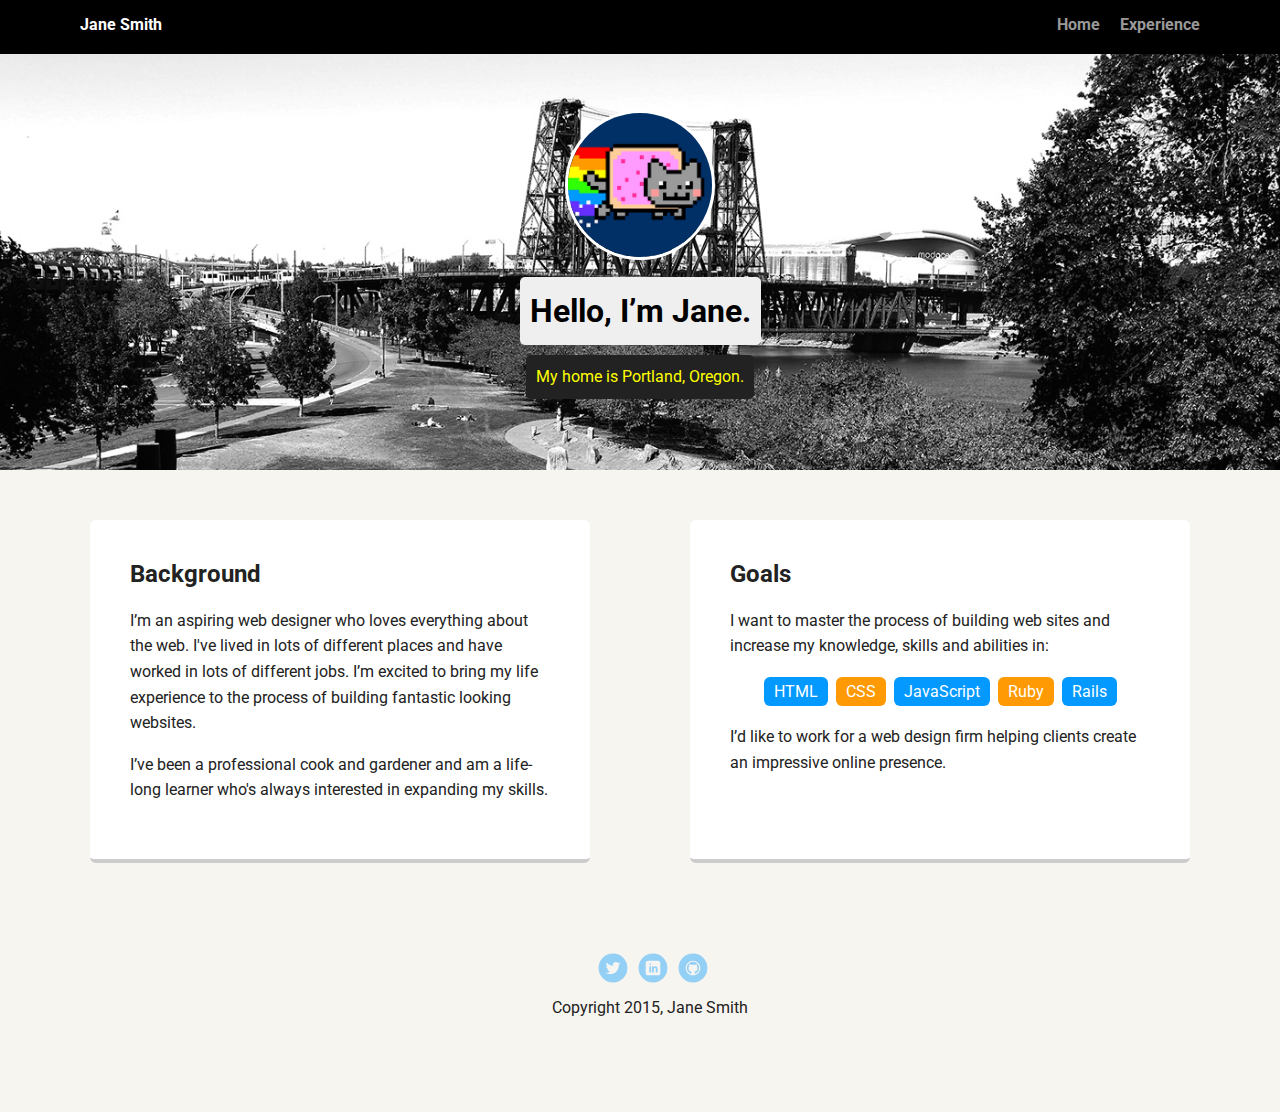
==== index.html @ 203e0d88 "Uploaded files" ====
<!doctype html>
<html lang="en">
<head>
  <meta charset="utf-8">
  <title>Jane Smith's Profile</title>
  <meta name="viewport" content="width=device-width, initial-scale=1.0">
  <link rel="stylesheet" href="styles.css">
  <link href="https://fonts.googleapis.com/css?family=Muli%7CRoboto:400,300,500,700,900" rel="stylesheet"></head>
  <body>

    <div class="main-nav">
        <ul class="nav">
          <li class="name">Jane Smith</li>
          <li><a href="#">Home</a></li>
          <li><a href="#">Experience</a></li>
        </ul>
    </div>

    <header>
      <img src="images/me.png" alt="Drawing of Jane Smith" class="profile-image">
      <h1 class="tag name">Hello, I’m Jane.</h1>
      <p class="tag location">My home is Portland, Oregon.</p>
    </header>

    <main class="flex">
      <div class="card">
        <h2>Background</h2>
        <p>I’m an aspiring web designer who loves everything about the web. I've lived in lots of different places and have worked in lots of different jobs. I’m excited to bring my life experience to the process of building fantastic looking websites.</p>
        <p>I’ve been a professional cook and gardener and am a life-long learner who's always interested in expanding my skills.</p>
      </div> 

      <div class="card">
        <h2>Goals</h2>
        <p>I want to master the process of building web sites and increase my knowledge, skills and abilities in:</p>
        <ul class="skills">
          <li>HTML</li>
          <li>CSS</li>
          <li>JavaScript</li>
          <li>Ruby</li>
          <li>Rails</li>
        </ul>
        <p>I’d like to work for a web design firm helping clients create an impressive online presence.</p>
      </div> 

    </main>
    <footer>
      <ul>
        <li><a href="#" class="social twitter">Twitter</a></li>
        <li><a href="#" class="social linkedin">LinkedIn</a></li>
        <li><a href="#" class="social github">Github</a></li>
      </ul>
      <p class="copyright">Copyright 2015, Jane Smith</p>
    </footer>
  </body>
  </html>
---- styles.css ----
/* Global Layout Set-up */
* { 
  box-sizing: border-box;
}
  
body {
  margin: 0;
  padding: 0;
  text-align: center;
  font-family: 'Roboto', sans-serif;
  color: #222;
  background: #f7f5f0;
}
/* Link Styles */

a {
  text-decoration: none;
  color: #999;
}
a:hover {
  color: #6633ff;
}

/* Section Styles */

.main-nav {
  width: 100%;
  background: black;
  min-height: 30px;
  padding: 10px;
  position: fixed;
  text-align: center;
}
.nav {
  display: flex;
  justify-content: space-around;
  font-weight: 700;
  list-style-type: none;
  margin: 0 auto;
  padding: 0;
}

.nav .name {
    display: block;
    margin-right: auto;
    color: white;
}
.nav li {
  padding: 5px 10px 10px 10px;
}
.nav a {
  transition: all .5s;
}
.nav a:hover {
  color: white
}

header {
  text-align: center;
  background: url('images/portland.jpg') no-repeat top center ;
  background-size: cover;
  overflow: hidden;
  padding-top: 60px;
}
header {
  line-height: 1.5;
}
header .profile-image {
  margin-top: 50px;
  width: 150px;
  height: 150px;
  border-radius: 50%;
  border: 3px solid white;
  transition: all .5s;
}
header .profile-image:hover {
  transform: scale(1.2) rotate(5deg);
}
.tag {
  background-color: #efefef;
  color: black;
  padding: 10px;
  border-radius: 5px;
  display: table;
  margin: 10px auto;
} 
.location {
  background-color: #222;
  color: yellow;
}
.card {
  margin: 30px;
  padding: 20px 40px 40px;
  max-width: 500px;
  text-align: left;
  background: #fff;
  border-bottom: 4px solid #ccc;
  border-radius: 6px;
  transition: all .5s;
}
.card:hover {
  border-color: #ff99ff;
}

ul.skills {
  padding: 0;
  text-align: center;
}

.skills li {
  border-radius: 6px;
  display: inline-block;
  background: #ff9904;
  color: white;
  padding: 5px 10px;
  margin: 2px;
}

.skills li:nth-child(odd) {
  background: #0399ff;
}

footer {
  width: 100%;
  min-height: 30px;
  padding: 20px 0 40px 20px;
}

footer .copyright {
  top: -8px;
  font-size: .75em;
}

footer ul {
  list-style-type: none;
  margin: 0;
  padding: 0;
}

footer ul li {
  display: inline-block;
}

a.social {
  display: inline-block;
  text-indent: -9999px;
  margin-left: 5px;
  width: 30px;
  height: 30px;
  background-size: 30px 30px;
  opacity: .4;
  transition: all .5s;
}
a.twitter {
  background-image: url(images/twitter.svg);
}
a.linkedin {
  background-image: url(images/linkedin.svg);
}
a.github {
  background-image: url(images/github.svg);
}
a.social:hover {
  opacity: 1;
}
.clearfix {
  clear: both;
}

/* Styles for larger screens */
@media screen and (min-width: 720px) {
  
  .flex {
      display: -ms-flexbox;      /* TWEENER - IE 10 */
      display: flex; 
      max-width: 1200px;
      -ms-flex-pack: distribute;
      justify-content: space-around;
      margin: 0 auto;
  }

  header {
    min-height: 470px;
  }

  .nav {
    max-width: 1200px;
    padding: 0 30px;
  }


  main {
    padding-top: 20px;
  }

  main p {
    line-height: 1.6em;
  }

  footer {
    font-size: 1.3em;
    max-width: 1200px;
    margin: 40px auto;
  }

}
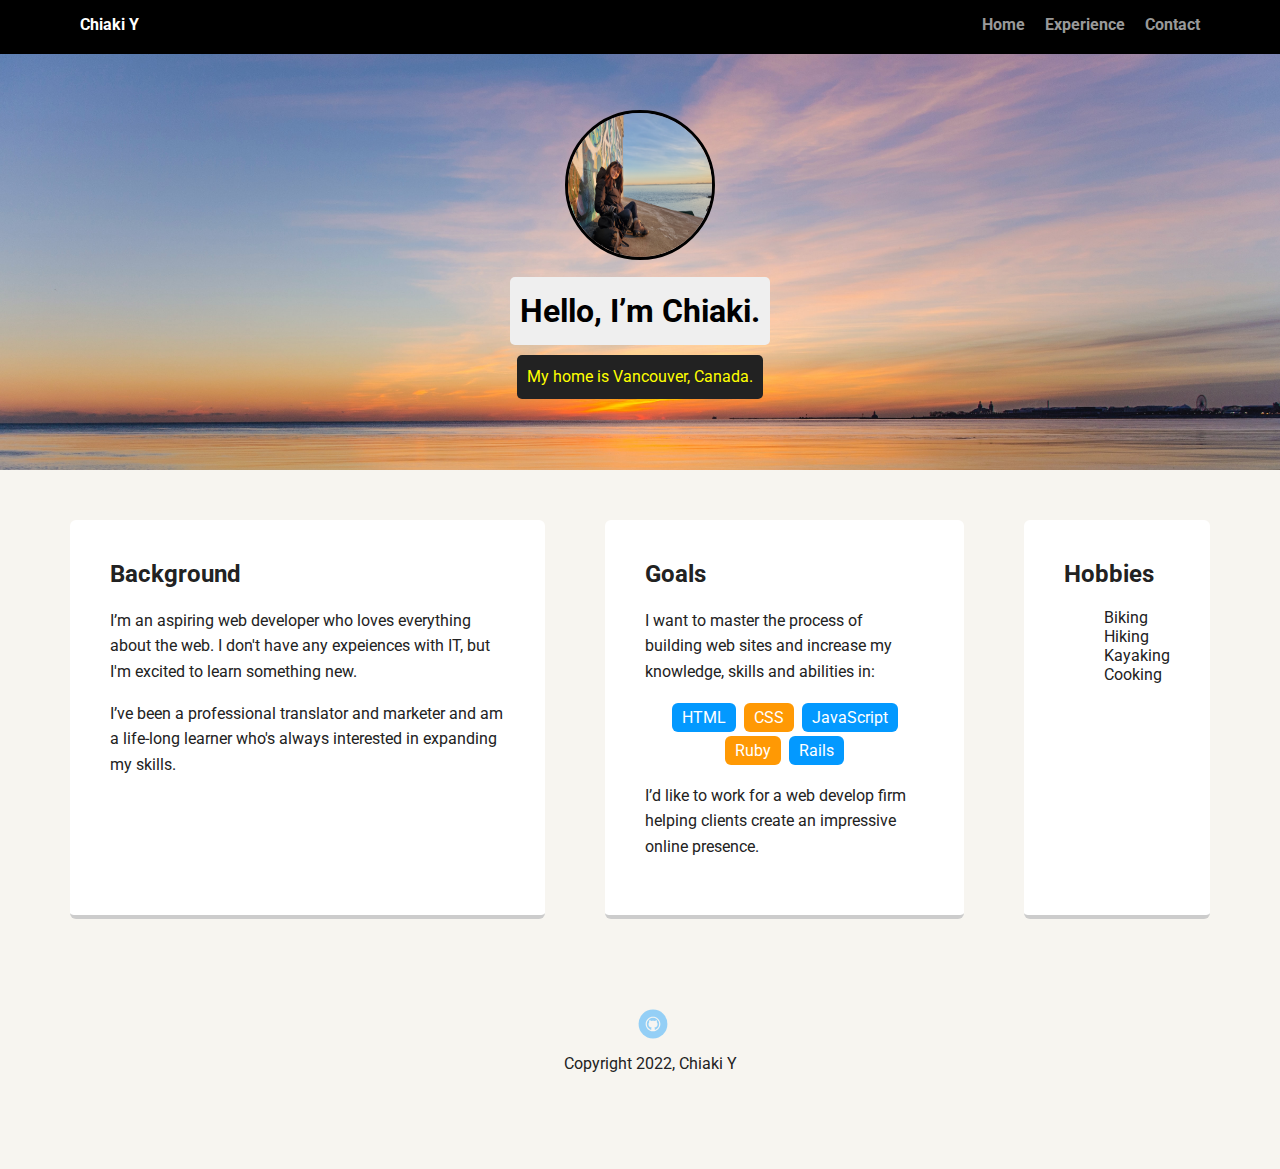
==== commit 9ff6362c: "Added photos and Edited codes" ====
--- a/index.html
+++ b/index.html
@@ -10,23 +10,24 @@
 
     <div class="main-nav">
         <ul class="nav">
-          <li class="name">Jane Smith</li>
-          <li><a href="#">Home</a></li>
-          <li><a href="#">Experience</a></li>
+          <li class="name">Chiaki Y</li>
+          <li><a href="index.html">Home</a></li>
+          <li><a href="experience.html">Experience</a></li>
+          <li><a href="contact.html">Contact</a></li>
         </ul>
     </div>
 
     <header>
-      <img src="images/me.png" alt="Drawing of Jane Smith" class="profile-image">
-      <h1 class="tag name">Hello, I’m Jane.</h1>
-      <p class="tag location">My home is Portland, Oregon.</p>
+      <img src="images/20220109_161540(0)_Original.jpg" alt="Chiaki image" class="profile-image">
+      <h1 class="tag name">Hello, I’m Chiaki.</h1>
+      <p class="tag location">My home is Vancouver, Canada.</p>
     </header>
 
     <main class="flex">
       <div class="card">
         <h2>Background</h2>
-        <p>I’m an aspiring web designer who loves everything about the web. I've lived in lots of different places and have worked in lots of different jobs. I’m excited to bring my life experience to the process of building fantastic looking websites.</p>
-        <p>I’ve been a professional cook and gardener and am a life-long learner who's always interested in expanding my skills.</p>
+        <p>I’m an aspiring web developer who loves everything about the web. I don't have any expeiences with IT, but I'm excited to learn something new.</p>
+        <p>I’ve been a professional translator and marketer and am a life-long learner who's always interested in expanding my skills.</p>
       </div> 
 
       <div class="card">
@@ -39,17 +40,25 @@
           <li>Ruby</li>
           <li>Rails</li>
         </ul>
-        <p>I’d like to work for a web design firm helping clients create an impressive online presence.</p>
+        <p>I’d like to work for a web develop firm helping clients create an impressive online presence.</p>
+      </div> 
+
+      <div class="card">
+        <h2>Hobbies</h2>
+        <ul class="hobbies">
+          <li>Biking</li>
+          <li>Hiking</li>
+          <li>Kayaking</li>
+          <li>Cooking</li>
+        </ul>
       </div> 
 
     </main>
     <footer>
       <ul>
-        <li><a href="#" class="social twitter">Twitter</a></li>
-        <li><a href="#" class="social linkedin">LinkedIn</a></li>
-        <li><a href="#" class="social github">Github</a></li>
+        <li><a href="https://github.com/chiaki-yamada" class="social github">Github</a></li>
       </ul>
-      <p class="copyright">Copyright 2015, Jane Smith</p>
+      <p class="copyright">Copyright 2022, Chiaki Y</p>
     </footer>
   </body>
   </html>
--- a/styles.css
+++ b/styles.css
@@ -57,7 +57,7 @@
 
 header {
   text-align: center;
-  background: url('images/portland.jpg') no-repeat top center ;
+  background: url('images/hide-obara-TeX_yWATaBA-unsplash.jpg') no-repeat top center ;
   background-size: cover;
   overflow: hidden;
   padding-top: 60px;
@@ -70,7 +70,7 @@
   width: 150px;
   height: 150px;
   border-radius: 50%;
-  border: 3px solid white;
+  border: 3px solid black;
   transition: all .5s;
 }
 header .profile-image:hover {
@@ -101,6 +101,10 @@
 .card:hover {
   border-color: #ff99ff;
 }
+.hobbies li {
+  list-style: none;
+}
+
 
 ul.skills {
   padding: 0;
@@ -118,6 +122,11 @@
 
 .skills li:nth-child(odd) {
   background: #0399ff;
+}
+
+.contact h1 {
+  margin-top: 100px;
+  color: cadetblue;
 }
 
 footer {
@@ -165,6 +174,11 @@
 }
 .clearfix {
   clear: both;
+}
+
+.main-img img {
+  width: 100%;
+  height: 700px;
 }
 
 /* Styles for larger screens */
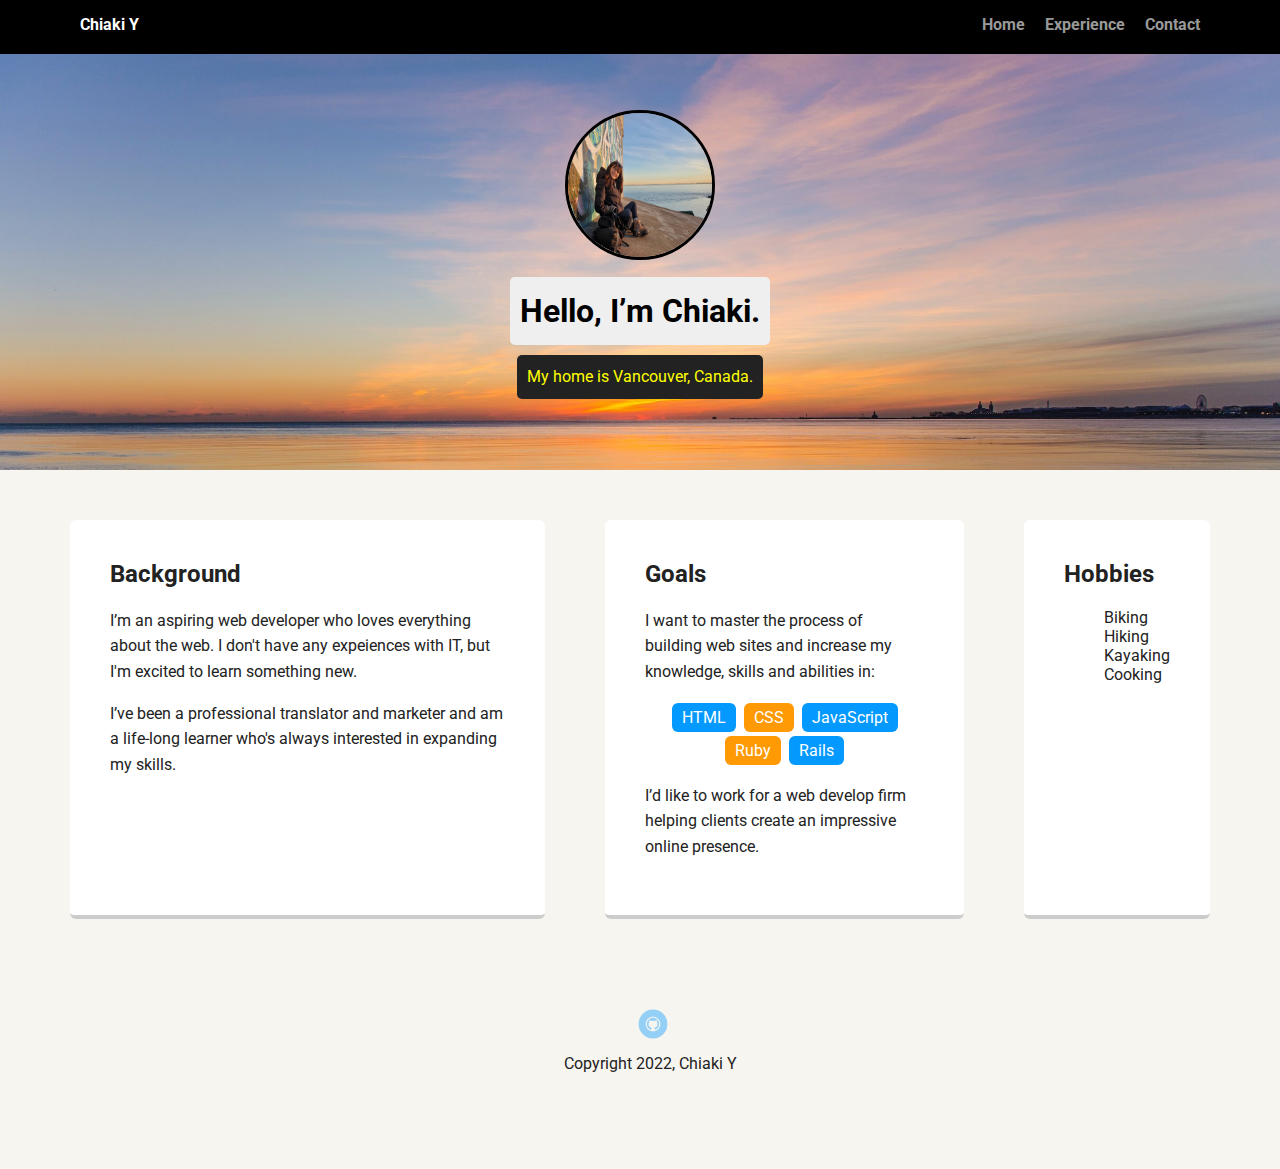
==== commit 57ae66d8: "Changed images" ====
--- a/index.html
+++ b/index.html
@@ -18,7 +18,7 @@
     </div>
 
     <header>
-      <img src="images/20220109_161540(0)_Original.jpg" alt="Chiaki image" class="profile-image">
+      <img class="profile-image" src="images/chiaki.jpg" alt="Chiaki image">
       <h1 class="tag name">Hello, I’m Chiaki.</h1>
       <p class="tag location">My home is Vancouver, Canada.</p>
     </header>
--- a/styles.css
+++ b/styles.css
@@ -57,7 +57,7 @@
 
 header {
   text-align: center;
-  background: url('images/hide-obara-TeX_yWATaBA-unsplash.jpg') no-repeat top center ;
+  background: url('images/backfroundimg.jpg') no-repeat top center ;
   background-size: cover;
   overflow: hidden;
   padding-top: 60px;
